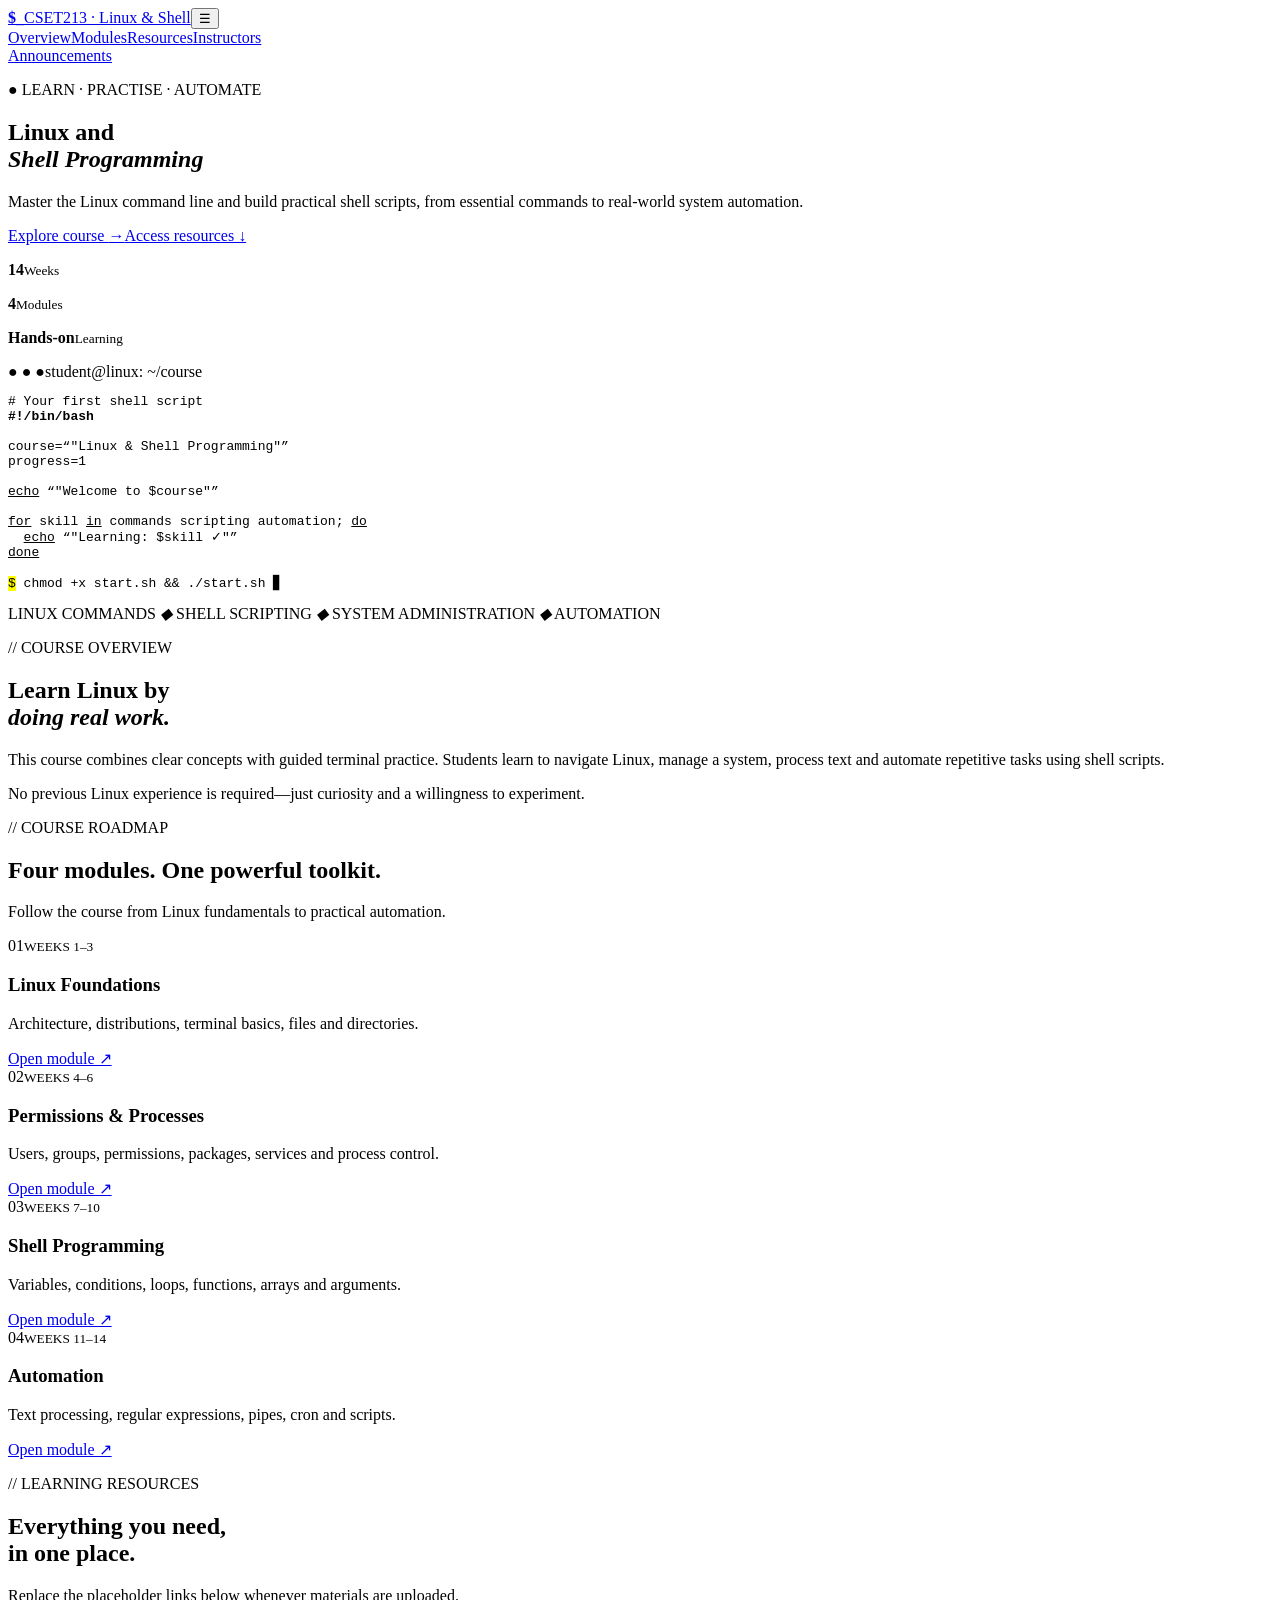
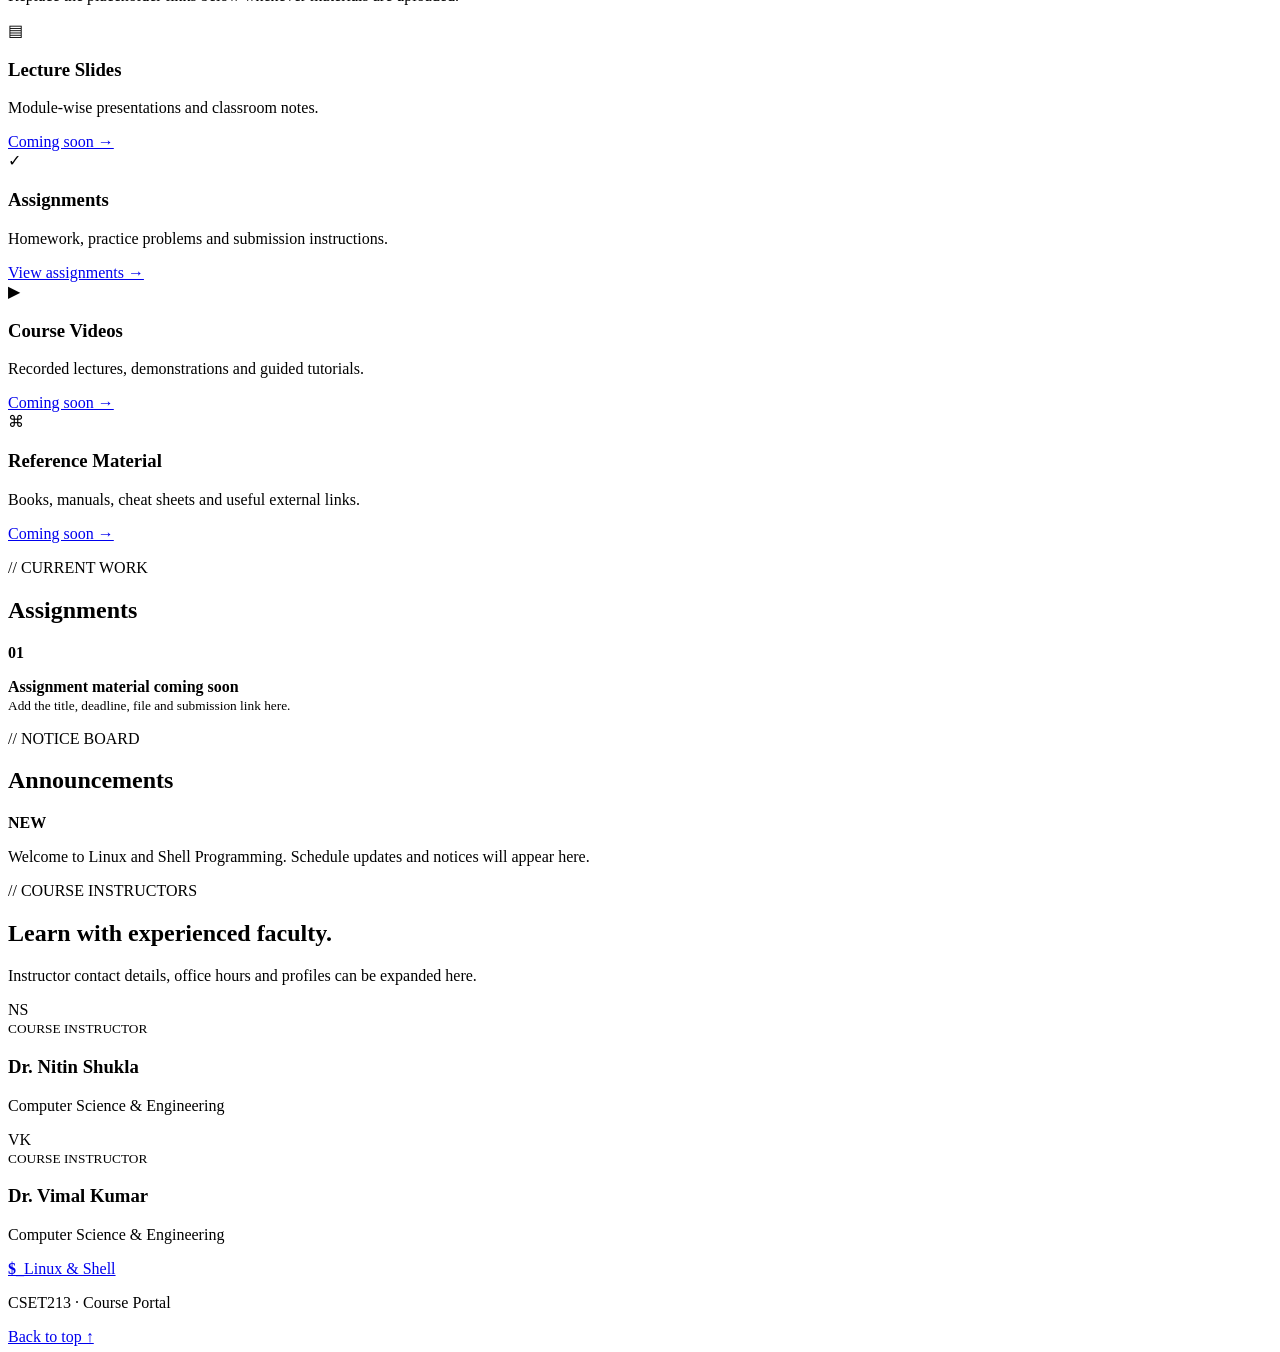
==== index.html @ 5aa89e2d "Add index.html for course website" ====
<!doctype html>
<html lang="en"><head><meta charset="utf-8"><meta name="viewport" content="width=device-width,initial-scale=1">
<title>Linux and Shell Programming | CSET213</title><meta name="description" content="CSET213 Linux and Shell Programming course portal">
<link rel="stylesheet" href="styles.css"></head><body>
<header><a class="brand" href="#top"><b>$_</b><span>CSET213 · Linux & Shell</span></a><button aria-label="Open menu" onclick="document.querySelector('nav').classList.toggle('open')">☰</button><nav><a href="#overview">Overview</a><a href="#modules">Modules</a><a href="#resources">Resources</a><a href="#instructors">Instructors</a></nav><a class="outline" href="#announcements">Announcements</a></header>
<main>
<section class="hero" id="top"><div><p class="kicker">● LEARN · PRACTISE · AUTOMATE</p><h1>Linux and<br><em>Shell Programming</em></h1><p class="lead">Master the Linux command line and build practical shell scripts, from essential commands to real-world system automation.</p><div class="actions"><a href="#modules">Explore course <span>→</span></a><a href="#resources">Access resources ↓</a></div><div class="facts"><p><strong>14</strong><small>Weeks</small></p><p><strong>4</strong><small>Modules</small></p><p><strong>Hands-on</strong><small>Learning</small></p></div></div>
<div class="terminal"><div class="terminal-bar"><i>● ● ●</i><span>student@linux: ~/course</span></div><pre><span># Your first shell script</span>
<b>#!/bin/bash</b>

course=<q>"Linux & Shell Programming"</q>
progress=1

<u>echo</u> <q>"Welcome to $course"</q>

<u>for</u> skill <u>in</u> commands scripting automation; <u>do</u>
  <u>echo</u> <q>"Learning: $skill ✓"</q>
<u>done</u>

<mark>$</mark> chmod +x start.sh && ./start.sh ▋</pre></div></section>
<div class="ticker">LINUX COMMANDS <i>◆</i> SHELL SCRIPTING <i>◆</i> SYSTEM ADMINISTRATION <i>◆</i> AUTOMATION</div>
<section class="intro section" id="overview"><div><p class="kicker">// COURSE OVERVIEW</p><h2>Learn Linux by<br><em>doing real work.</em></h2></div><div><p>This course combines clear concepts with guided terminal practice. Students learn to navigate Linux, manage a system, process text and automate repetitive tasks using shell scripts.</p><p>No previous Linux experience is required—just curiosity and a willingness to experiment.</p></div></section>
<section class="modules section" id="modules"><div class="title"><div><p class="kicker">// COURSE ROADMAP</p><h2>Four modules. One powerful toolkit.</h2></div><p>Follow the course from Linux fundamentals to practical automation.</p></div><div class="grid">
<article><span>01</span><small>WEEKS 1–3</small><h3>Linux Foundations</h3><p>Architecture, distributions, terminal basics, files and directories.</p><a href="#resources">Open module ↗</a></article>
<article><span>02</span><small>WEEKS 4–6</small><h3>Permissions & Processes</h3><p>Users, groups, permissions, packages, services and process control.</p><a href="#resources">Open module ↗</a></article>
<article><span>03</span><small>WEEKS 7–10</small><h3>Shell Programming</h3><p>Variables, conditions, loops, functions, arrays and arguments.</p><a href="#resources">Open module ↗</a></article>
<article><span>04</span><small>WEEKS 11–14</small><h3>Automation</h3><p>Text processing, regular expressions, pipes, cron and scripts.</p><a href="#resources">Open module ↗</a></article></div></section>
<section class="resources section" id="resources"><div class="title"><div><p class="kicker">// LEARNING RESOURCES</p><h2>Everything you need,<br>in one place.</h2></div><p>Replace the placeholder links below whenever materials are uploaded.</p></div><div class="grid">
<article><span>▤</span><h3>Lecture Slides</h3><p>Module-wise presentations and classroom notes.</p><a href="#" aria-label="Lecture slides coming soon">Coming soon →</a></article>
<article><span>✓</span><h3>Assignments</h3><p>Homework, practice problems and submission instructions.</p><a href="#assignments">View assignments →</a></article>
<article><span>▶</span><h3>Course Videos</h3><p>Recorded lectures, demonstrations and guided tutorials.</p><a href="#" aria-label="Course videos coming soon">Coming soon →</a></article>
<article><span>⌘</span><h3>Reference Material</h3><p>Books, manuals, cheat sheets and useful external links.</p><a href="#" aria-label="References coming soon">Coming soon →</a></article></div></section>
<section class="updates section"><article id="assignments"><p class="kicker">// CURRENT WORK</p><h2>Assignments</h2><div class="row"><b>01</b><p><strong>Assignment material coming soon</strong><br><small>Add the title, deadline, file and submission link here.</small></p></div></article><article id="announcements"><p class="kicker">// NOTICE BOARD</p><h2>Announcements</h2><div class="row"><b>NEW</b><p>Welcome to Linux and Shell Programming. Schedule updates and notices will appear here.</p></div></article></section>
<section class="instructors section" id="instructors"><div><p class="kicker">// COURSE INSTRUCTORS</p><h2>Learn with experienced faculty.</h2><p>Instructor contact details, office hours and profiles can be expanded here.</p></div><div class="profiles"><article class="profile"><div>NS</div><section><small>COURSE INSTRUCTOR</small><h3>Dr. Nitin Shukla</h3><p>Computer Science & Engineering</p></section></article><article class="profile"><div>VK</div><section><small>COURSE INSTRUCTOR</small><h3>Dr. Vimal Kumar</h3><p>Computer Science & Engineering</p></section></article></div></section>
</main><footer><a class="brand" href="#top"><b>$_</b><span>Linux & Shell</span></a><p>CSET213 · Course Portal</p><a href="#top">Back to top ↑</a></footer>
<script>document.querySelectorAll('nav a').forEach(a=>a.onclick=()=>document.querySelector('nav').classList.remove('open'));</script></body></html>
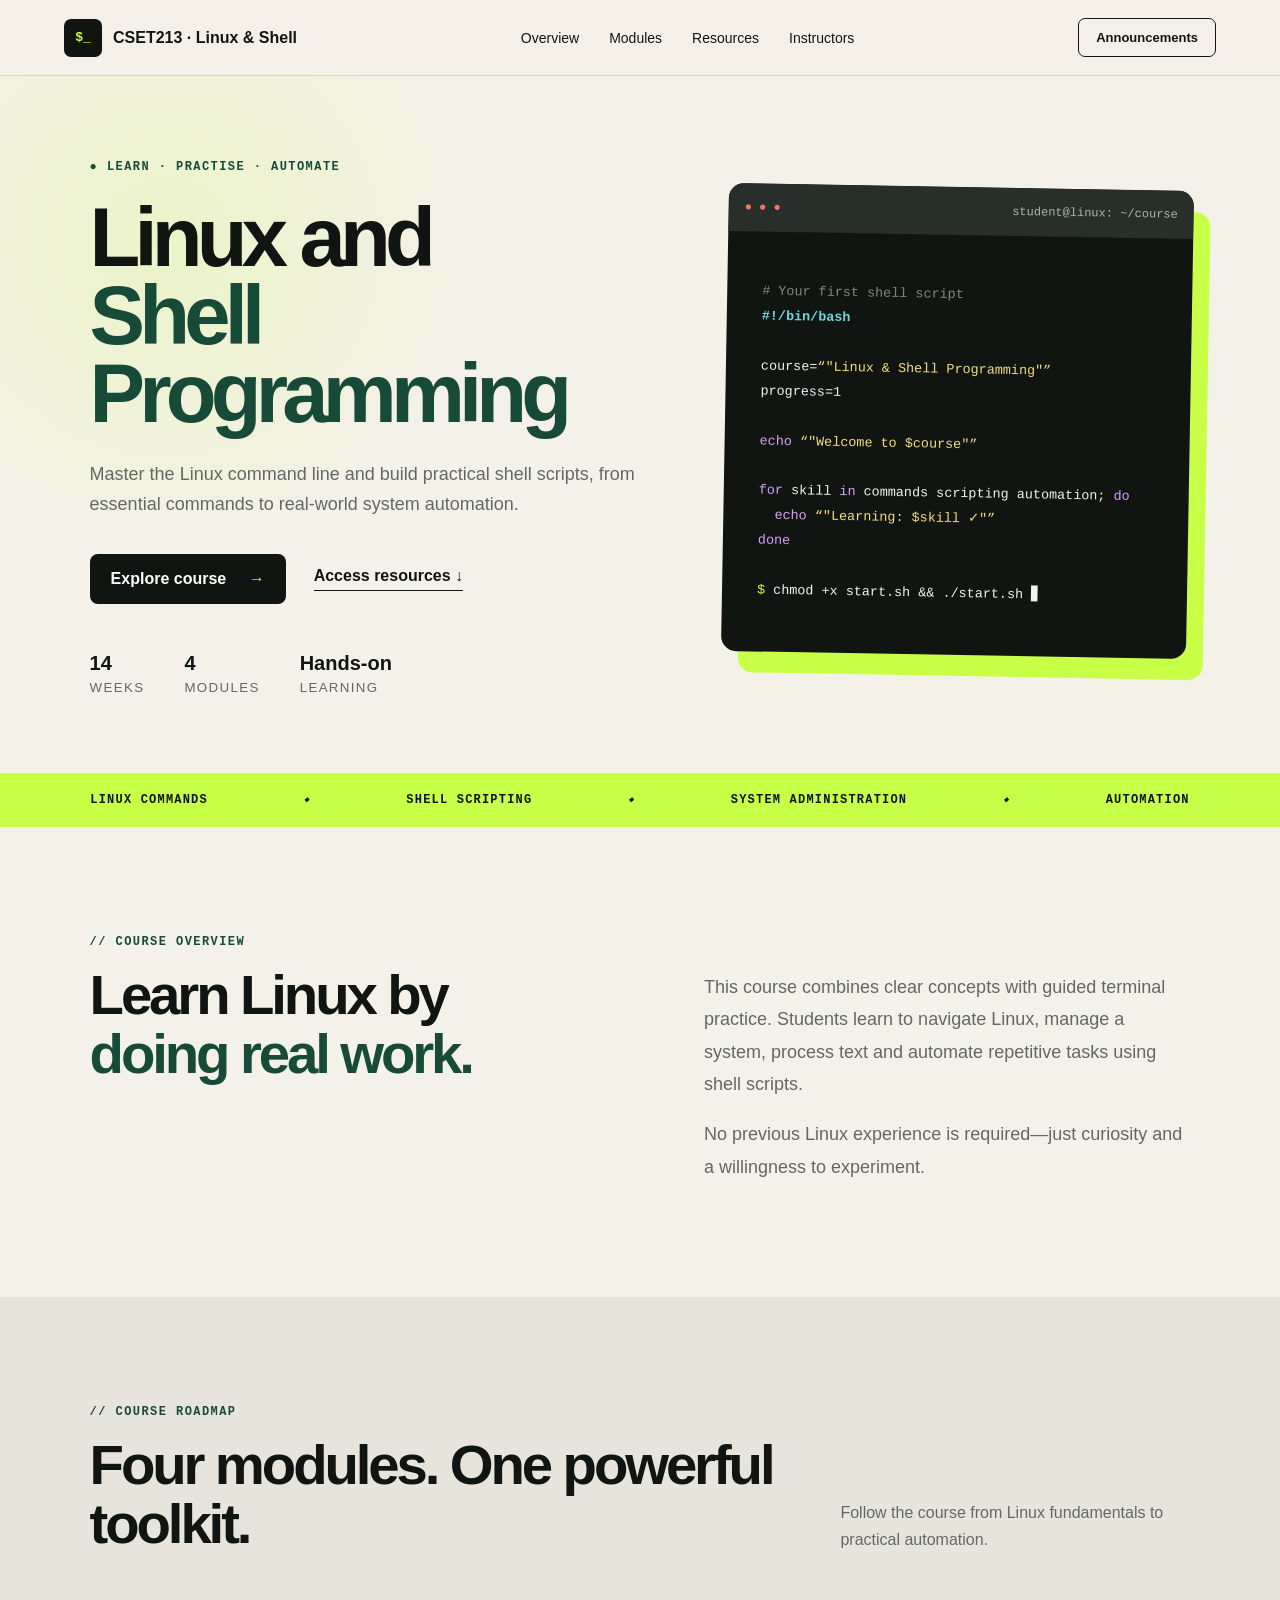
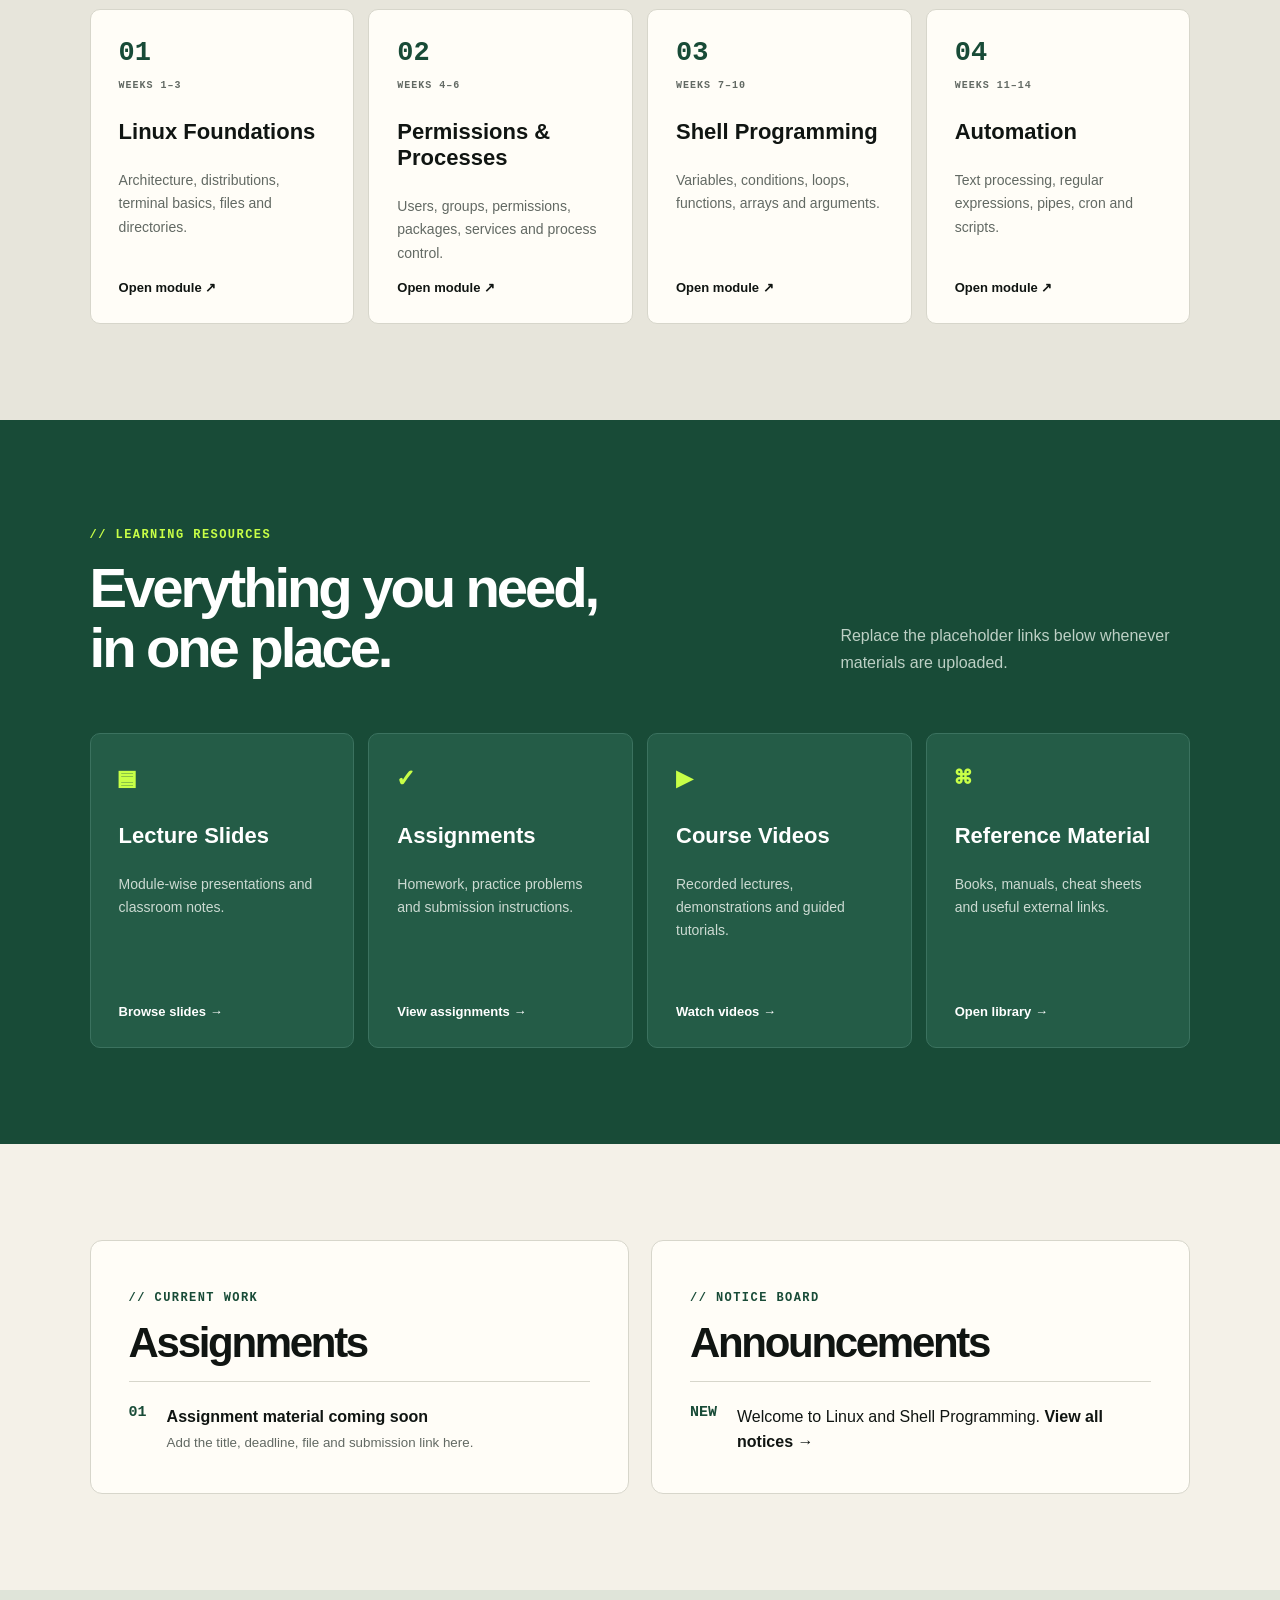
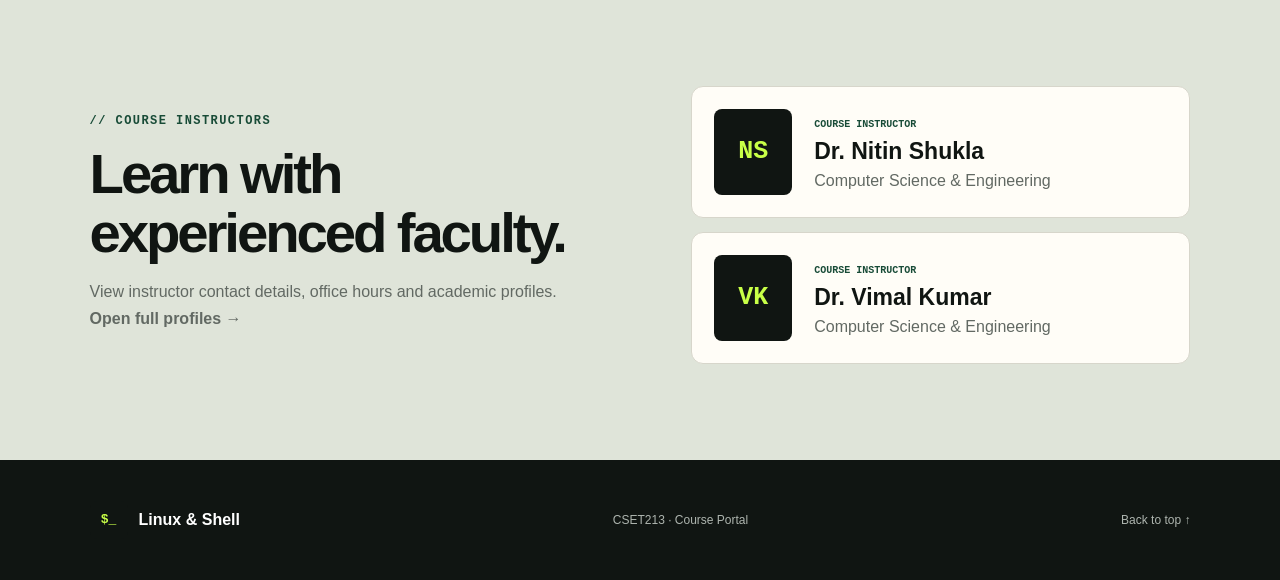
==== commit ce2f1485: "Link homepage to resource directories" ====
--- a/index.html
+++ b/index.html
@@ -2,7 +2,7 @@
 <html lang="en"><head><meta charset="utf-8"><meta name="viewport" content="width=device-width,initial-scale=1">
 <title>Linux and Shell Programming | CSET213</title><meta name="description" content="CSET213 Linux and Shell Programming course portal">
 <link rel="stylesheet" href="styles.css"></head><body>
-<header><a class="brand" href="#top"><b>$_</b><span>CSET213 · Linux & Shell</span></a><button aria-label="Open menu" onclick="document.querySelector('nav').classList.toggle('open')">☰</button><nav><a href="#overview">Overview</a><a href="#modules">Modules</a><a href="#resources">Resources</a><a href="#instructors">Instructors</a></nav><a class="outline" href="#announcements">Announcements</a></header>
+<header><a class="brand" href="#top"><b>$_</b><span>CSET213 · Linux & Shell</span></a><button aria-label="Open menu" onclick="document.querySelector('nav').classList.toggle('open')">☰</button><nav><a href="#overview">Overview</a><a href="#modules">Modules</a><a href="#resources">Resources</a><a href="#instructors">Instructors</a></nav><a class="outline" href="announcements/">Announcements</a></header>
 <main>
 <section class="hero" id="top"><div><p class="kicker">● LEARN · PRACTISE · AUTOMATE</p><h1>Linux and<br><em>Shell Programming</em></h1><p class="lead">Master the Linux command line and build practical shell scripts, from essential commands to real-world system automation.</p><div class="actions"><a href="#modules">Explore course <span>→</span></a><a href="#resources">Access resources ↓</a></div><div class="facts"><p><strong>14</strong><small>Weeks</small></p><p><strong>4</strong><small>Modules</small></p><p><strong>Hands-on</strong><small>Learning</small></p></div></div>
 <div class="terminal"><div class="terminal-bar"><i>● ● ●</i><span>student@linux: ~/course</span></div><pre><span># Your first shell script</span>
@@ -26,11 +26,11 @@
 <article><span>03</span><small>WEEKS 7–10</small><h3>Shell Programming</h3><p>Variables, conditions, loops, functions, arrays and arguments.</p><a href="#resources">Open module ↗</a></article>
 <article><span>04</span><small>WEEKS 11–14</small><h3>Automation</h3><p>Text processing, regular expressions, pipes, cron and scripts.</p><a href="#resources">Open module ↗</a></article></div></section>
 <section class="resources section" id="resources"><div class="title"><div><p class="kicker">// LEARNING RESOURCES</p><h2>Everything you need,<br>in one place.</h2></div><p>Replace the placeholder links below whenever materials are uploaded.</p></div><div class="grid">
-<article><span>▤</span><h3>Lecture Slides</h3><p>Module-wise presentations and classroom notes.</p><a href="#" aria-label="Lecture slides coming soon">Coming soon →</a></article>
-<article><span>✓</span><h3>Assignments</h3><p>Homework, practice problems and submission instructions.</p><a href="#assignments">View assignments →</a></article>
-<article><span>▶</span><h3>Course Videos</h3><p>Recorded lectures, demonstrations and guided tutorials.</p><a href="#" aria-label="Course videos coming soon">Coming soon →</a></article>
-<article><span>⌘</span><h3>Reference Material</h3><p>Books, manuals, cheat sheets and useful external links.</p><a href="#" aria-label="References coming soon">Coming soon →</a></article></div></section>
-<section class="updates section"><article id="assignments"><p class="kicker">// CURRENT WORK</p><h2>Assignments</h2><div class="row"><b>01</b><p><strong>Assignment material coming soon</strong><br><small>Add the title, deadline, file and submission link here.</small></p></div></article><article id="announcements"><p class="kicker">// NOTICE BOARD</p><h2>Announcements</h2><div class="row"><b>NEW</b><p>Welcome to Linux and Shell Programming. Schedule updates and notices will appear here.</p></div></article></section>
-<section class="instructors section" id="instructors"><div><p class="kicker">// COURSE INSTRUCTORS</p><h2>Learn with experienced faculty.</h2><p>Instructor contact details, office hours and profiles can be expanded here.</p></div><div class="profiles"><article class="profile"><div>NS</div><section><small>COURSE INSTRUCTOR</small><h3>Dr. Nitin Shukla</h3><p>Computer Science & Engineering</p></section></article><article class="profile"><div>VK</div><section><small>COURSE INSTRUCTOR</small><h3>Dr. Vimal Kumar</h3><p>Computer Science & Engineering</p></section></article></div></section>
+<article><span>▤</span><h3>Lecture Slides</h3><p>Module-wise presentations and classroom notes.</p><a href="slides/">Browse slides →</a></article>
+<article><span>✓</span><h3>Assignments</h3><p>Homework, practice problems and submission instructions.</p><a href="assignments/">View assignments →</a></article>
+<article><span>▶</span><h3>Course Videos</h3><p>Recorded lectures, demonstrations and guided tutorials.</p><a href="videos/">Watch videos →</a></article>
+<article><span>⌘</span><h3>Reference Material</h3><p>Books, manuals, cheat sheets and useful external links.</p><a href="references/">Open library →</a></article></div></section>
+<section class="updates section"><article id="assignments"><p class="kicker">// CURRENT WORK</p><h2>Assignments</h2><div class="row"><b>01</b><p><strong>Assignment material coming soon</strong><br><small>Add the title, deadline, file and submission link here.</small></p></div></article><article id="announcements"><p class="kicker">// NOTICE BOARD</p><h2>Announcements</h2><div class="row"><b>NEW</b><p>Welcome to Linux and Shell Programming. <a href="announcements/"><strong>View all notices →</strong></a></p></div></article></section>
+<section class="instructors section" id="instructors"><div><p class="kicker">// COURSE INSTRUCTORS</p><h2>Learn with experienced faculty.</h2><p>View instructor contact details, office hours and academic profiles. <a href="instructors/"><strong>Open full profiles →</strong></a></p></div><div class="profiles"><article class="profile"><div>NS</div><section><small>COURSE INSTRUCTOR</small><h3>Dr. Nitin Shukla</h3><p>Computer Science & Engineering</p></section></article><article class="profile"><div>VK</div><section><small>COURSE INSTRUCTOR</small><h3>Dr. Vimal Kumar</h3><p>Computer Science & Engineering</p></section></article></div></section>
 </main><footer><a class="brand" href="#top"><b>$_</b><span>Linux & Shell</span></a><p>CSET213 · Course Portal</p><a href="#top">Back to top ↑</a></footer>
 <script>document.querySelectorAll('nav a').forEach(a=>a.onclick=()=>document.querySelector('nav').classList.remove('open'));</script></body></html>
--- a/styles.css
+++ b/styles.css
@@ -0,0 +1,2 @@
+:root{--ink:#101512;--muted:#626963;--paper:#f4f1e8;--card:#fffdf7;--lime:#c8ff47;--green:#184b37;--line:#d7d6cb}*{box-sizing:border-box}html{scroll-behavior:smooth}body{margin:0;background:var(--paper);color:var(--ink);font-family:Arial,sans-serif}a{color:inherit;text-decoration:none}header{height:76px;padding:0 5vw;display:flex;align-items:center;justify-content:space-between;border-bottom:1px solid var(--line);background:#f4f1e8ee;position:sticky;top:0;z-index:5;backdrop-filter:blur(10px)}header button{display:none}.brand{display:flex;align-items:center;gap:11px;font-weight:800}.brand b{display:grid;place-items:center;width:38px;height:38px;background:var(--ink);color:var(--lime);border-radius:7px;font-family:monospace}nav{display:flex;gap:30px;font-size:14px}.outline{border:1px solid;padding:11px 17px;border-radius:7px;font-size:13px;font-weight:bold}.hero{min-height:650px;display:grid;grid-template-columns:1.08fr .92fr;align-items:center;gap:7vw;padding:72px 7vw 78px;background:radial-gradient(circle at 13% 24%,#c8ff4733,transparent 25%)}.kicker{font:700 12px monospace;letter-spacing:.12em;color:var(--green)}h1{font-size:clamp(52px,6.5vw,94px);line-height:.94;letter-spacing:-.07em;margin:25px 0}h1 em,h2 em{font-style:normal;color:var(--green)}.lead{max-width:650px;color:var(--muted);font-size:18px;line-height:1.7}.actions{display:flex;gap:28px;align-items:center;margin:34px 0}.actions a:first-child{background:var(--ink);color:white;padding:16px 21px;border-radius:8px;font-weight:bold}.actions span{color:var(--lime);margin-left:18px}.actions a:last-child{font-weight:bold;border-bottom:1px solid;padding-bottom:5px}.facts{display:flex;gap:40px;margin-top:48px}.facts p{display:flex;flex-direction:column;margin:0}.facts strong{font-size:20px}.facts small{color:var(--muted);text-transform:uppercase;letter-spacing:.1em;margin-top:5px}.terminal{background:var(--ink);color:#edf5ef;border-radius:15px;box-shadow:17px 21px 0 var(--lime);overflow:hidden;transform:rotate(1deg)}.terminal-bar{height:48px;background:#282e2a;display:flex;align-items:center;justify-content:space-between;padding:0 16px;color:#aeb5af;font:12px monospace}.terminal-bar i{color:#ff736a}.terminal pre{padding:35px;font:clamp(12px,1.05vw,15px)/1.85 monospace;min-height:360px;overflow:auto}.terminal pre span{color:#7d8980}.terminal pre b{color:#6bd8dd}.terminal pre q{color:#f4dc7f}.terminal pre u{color:#d6a1ff;text-decoration:none}.terminal pre mark{color:var(--lime);background:none}.ticker{min-height:54px;background:var(--lime);display:flex;align-items:center;justify-content:space-around;gap:18px;padding:10px 4vw;font:800 12px monospace;letter-spacing:.1em}.ticker i{font-size:8px}.section{padding:96px 7vw}.intro{display:grid;grid-template-columns:1fr 1fr;gap:10vw}.section h2{font-size:clamp(38px,4.4vw,65px);line-height:1.05;letter-spacing:-.055em;margin:16px 0}.intro>div:last-child{font-size:18px;line-height:1.8;color:var(--muted);padding-top:30px}.title{display:flex;justify-content:space-between;align-items:flex-end;gap:50px;margin-bottom:40px}.title>p{max-width:350px;color:var(--muted);line-height:1.7}.modules{background:#e7e5db}.grid{display:grid;grid-template-columns:repeat(4,1fr);gap:14px}.grid article{background:var(--card);padding:28px;border:1px solid var(--line);border-radius:10px;min-height:315px;display:flex;flex-direction:column;transition:.2s}.grid article:hover{transform:translateY(-5px)}.grid article>span{font:700 27px monospace;color:var(--green)}.grid article>small{font:700 10px monospace;color:var(--muted);margin-top:12px;letter-spacing:.1em}.grid h3{font-size:22px;margin:28px 0 10px}.grid p{font-size:14px;line-height:1.65;color:var(--muted)}.grid a{margin-top:auto;font-size:13px;font-weight:bold}.resources{background:var(--green);color:white}.resources .kicker{color:var(--lime)}.resources .title>p{color:#bdd0c5}.resources .grid article{background:#245c47;border-color:#3b725f}.resources .grid article>span{color:var(--lime)}.resources .grid p{color:#ccdad2}.updates{display:grid;grid-template-columns:1fr 1fr;gap:22px}.updates>article{background:var(--card);border:1px solid var(--line);border-radius:12px;padding:38px}.updates h2{font-size:42px}.row{display:flex;gap:20px;border-top:1px solid var(--line);padding-top:22px}.row>b{font:700 15px monospace;color:var(--green)}.row p{margin:0;line-height:1.6}.row small{color:var(--muted)}.instructors{background:#dfe4d9;display:grid;grid-template-columns:1fr 1fr;gap:8vw;align-items:center}.instructors>div>p:last-child{color:var(--muted);line-height:1.7}.profiles{display:grid;gap:14px}.profile{display:flex;gap:22px;align-items:center;background:var(--card);border:1px solid var(--line);padding:22px;border-radius:12px}.profile>div{width:78px;height:86px;display:grid;place-items:center;background:var(--ink);color:var(--lime);border-radius:8px;font:bold 25px monospace}.profile small{font:700 10px monospace;color:var(--green)}.profile h3{font-size:23px;margin:7px 0}.profile p{color:var(--muted);margin:0}footer{min-height:120px;background:var(--ink);color:white;padding:30px 7vw;display:flex;align-items:center;justify-content:space-between}footer p,footer>a:last-child{font-size:12px;color:#aeb5af}
+@media(max-width:950px){nav{display:none}.hero{grid-template-columns:1fr}.grid{grid-template-columns:repeat(2,1fr)}.intro,.instructors{grid-template-columns:1fr}.title{align-items:flex-start;flex-direction:column;gap:2px}}@media(max-width:620px){header{padding:0 20px}header button{display:block;border:0;background:none;font-size:24px}.outline{display:none}nav.open{display:flex;position:absolute;top:76px;left:0;right:0;flex-direction:column;background:var(--paper);padding:22px;border-bottom:1px solid var(--line)}.hero,.section{padding-left:22px;padding-right:22px}.terminal{box-shadow:9px 11px 0 var(--lime)}.terminal pre{padding:21px;min-height:300px}.facts{gap:24px;flex-wrap:wrap}.grid,.updates{grid-template-columns:1fr}.grid article{min-height:250px}.section{padding-top:70px;padding-bottom:70px}footer{flex-direction:column;gap:18px;text-align:center}}
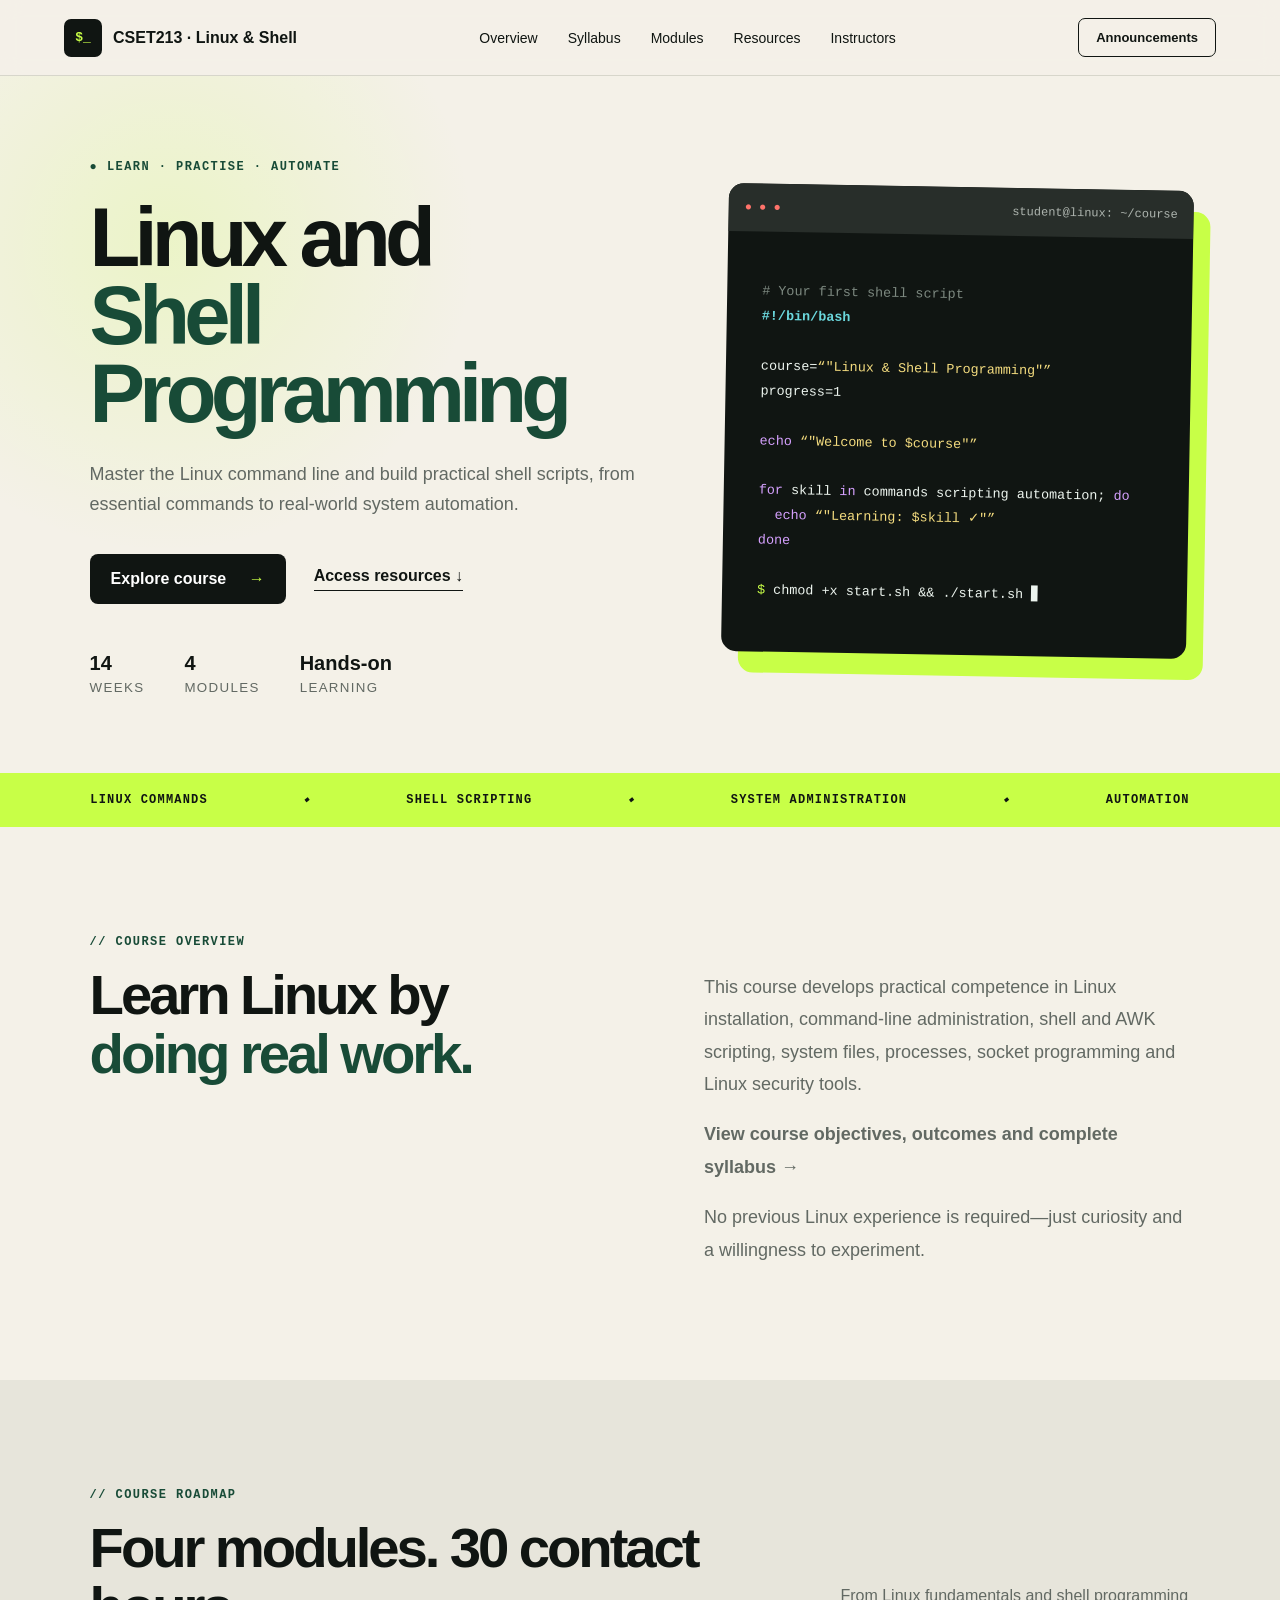
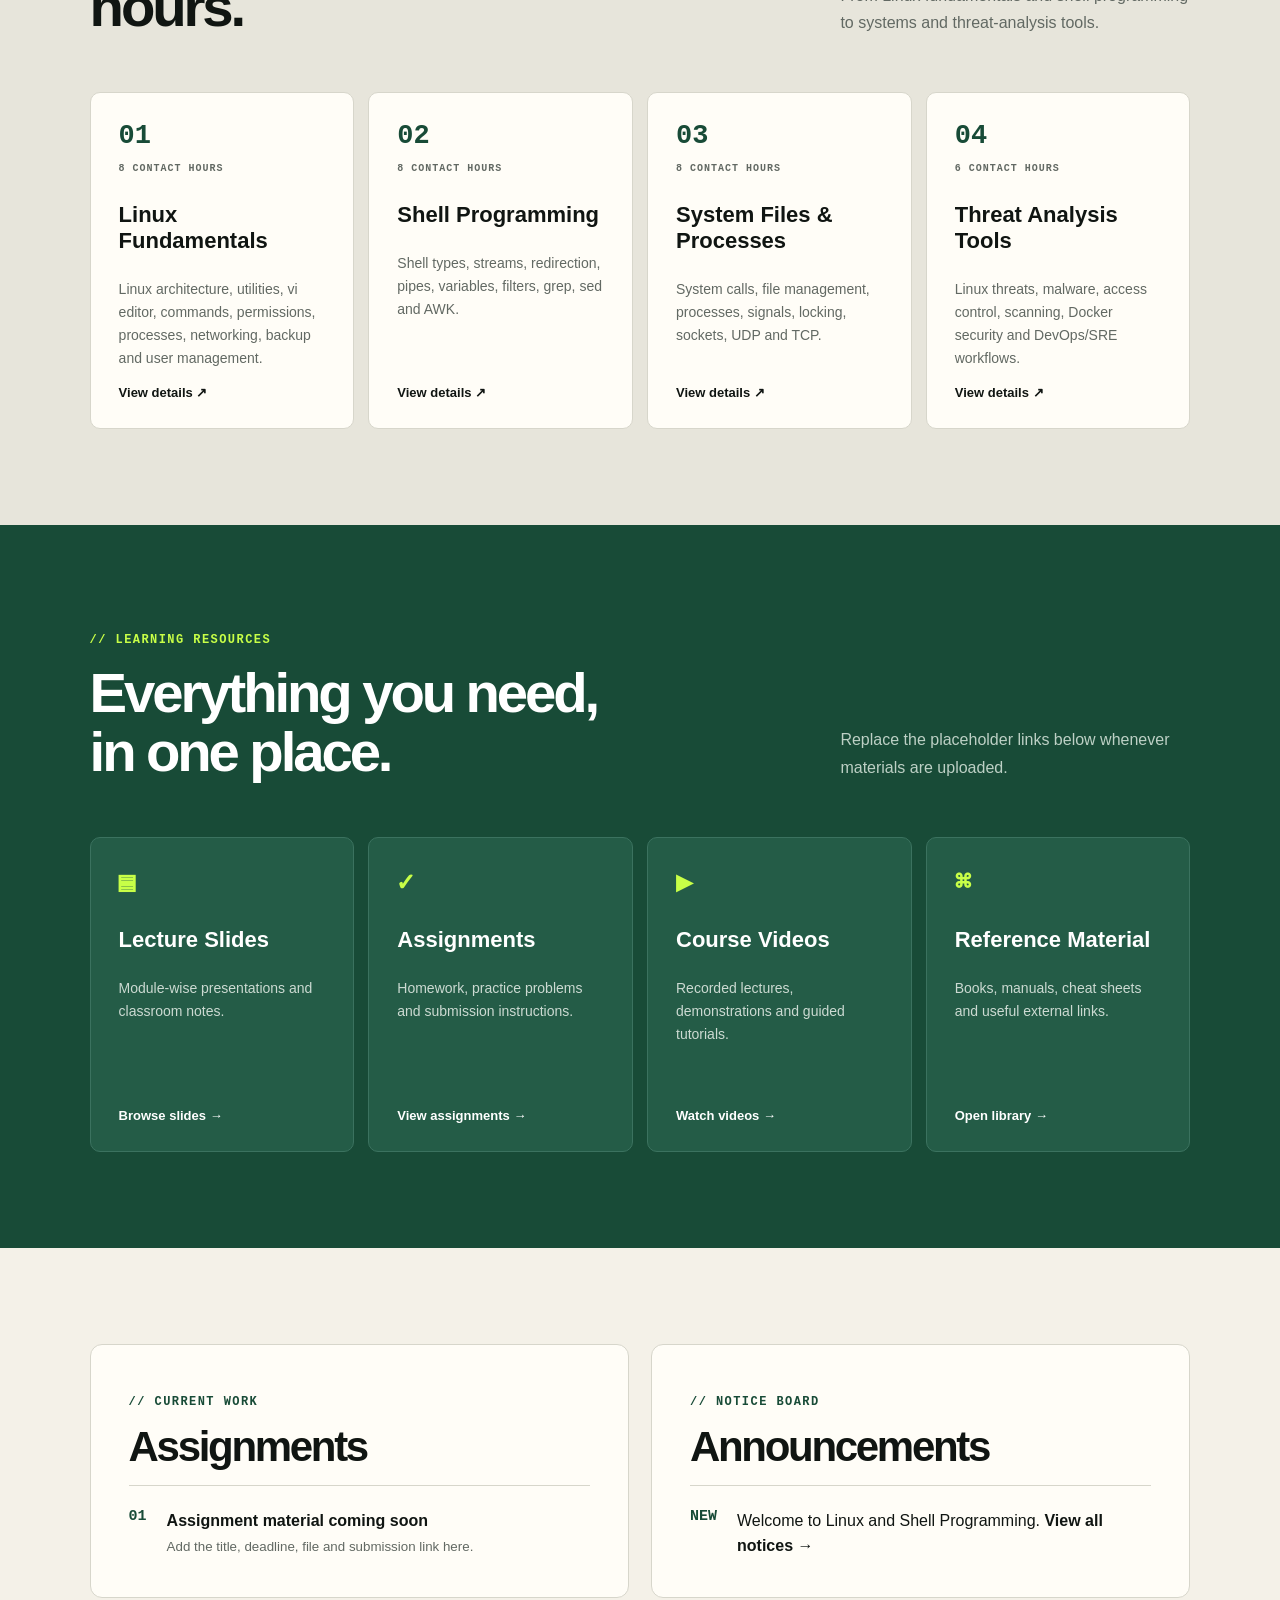
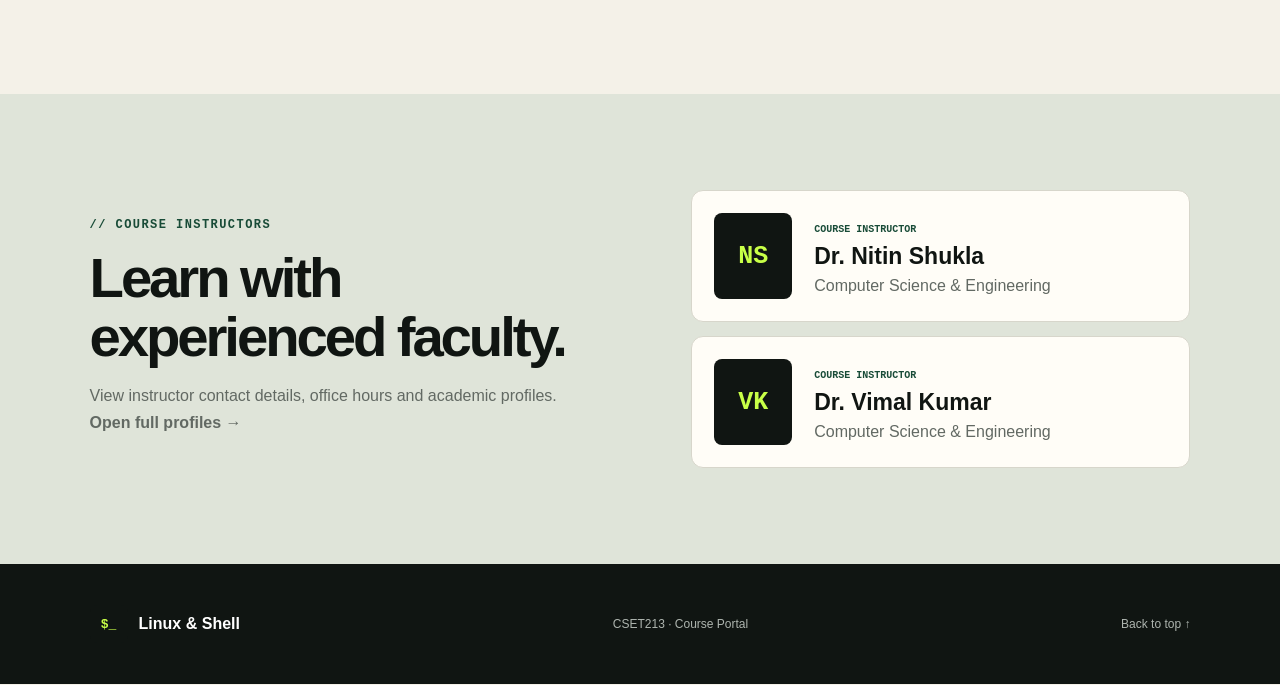
==== commit 36931d34: "Update homepage with official course contents" ====
--- a/index.html
+++ b/index.html
@@ -2,7 +2,7 @@
 <html lang="en"><head><meta charset="utf-8"><meta name="viewport" content="width=device-width,initial-scale=1">
 <title>Linux and Shell Programming | CSET213</title><meta name="description" content="CSET213 Linux and Shell Programming course portal">
 <link rel="stylesheet" href="styles.css"></head><body>
-<header><a class="brand" href="#top"><b>$_</b><span>CSET213 · Linux & Shell</span></a><button aria-label="Open menu" onclick="document.querySelector('nav').classList.toggle('open')">☰</button><nav><a href="#overview">Overview</a><a href="#modules">Modules</a><a href="#resources">Resources</a><a href="#instructors">Instructors</a></nav><a class="outline" href="announcements/">Announcements</a></header>
+<header><a class="brand" href="#top"><b>$_</b><span>CSET213 · Linux & Shell</span></a><button aria-label="Open menu" onclick="document.querySelector('nav').classList.toggle('open')">☰</button><nav><a href="#overview">Overview</a><a href="syllabus/">Syllabus</a><a href="#modules">Modules</a><a href="#resources">Resources</a><a href="#instructors">Instructors</a></nav><a class="outline" href="announcements/">Announcements</a></header>
 <main>
 <section class="hero" id="top"><div><p class="kicker">● LEARN · PRACTISE · AUTOMATE</p><h1>Linux and<br><em>Shell Programming</em></h1><p class="lead">Master the Linux command line and build practical shell scripts, from essential commands to real-world system automation.</p><div class="actions"><a href="#modules">Explore course <span>→</span></a><a href="#resources">Access resources ↓</a></div><div class="facts"><p><strong>14</strong><small>Weeks</small></p><p><strong>4</strong><small>Modules</small></p><p><strong>Hands-on</strong><small>Learning</small></p></div></div>
 <div class="terminal"><div class="terminal-bar"><i>● ● ●</i><span>student@linux: ~/course</span></div><pre><span># Your first shell script</span>
@@ -19,12 +19,12 @@
 
 <mark>$</mark> chmod +x start.sh && ./start.sh ▋</pre></div></section>
 <div class="ticker">LINUX COMMANDS <i>◆</i> SHELL SCRIPTING <i>◆</i> SYSTEM ADMINISTRATION <i>◆</i> AUTOMATION</div>
-<section class="intro section" id="overview"><div><p class="kicker">// COURSE OVERVIEW</p><h2>Learn Linux by<br><em>doing real work.</em></h2></div><div><p>This course combines clear concepts with guided terminal practice. Students learn to navigate Linux, manage a system, process text and automate repetitive tasks using shell scripts.</p><p>No previous Linux experience is required—just curiosity and a willingness to experiment.</p></div></section>
-<section class="modules section" id="modules"><div class="title"><div><p class="kicker">// COURSE ROADMAP</p><h2>Four modules. One powerful toolkit.</h2></div><p>Follow the course from Linux fundamentals to practical automation.</p></div><div class="grid">
-<article><span>01</span><small>WEEKS 1–3</small><h3>Linux Foundations</h3><p>Architecture, distributions, terminal basics, files and directories.</p><a href="#resources">Open module ↗</a></article>
-<article><span>02</span><small>WEEKS 4–6</small><h3>Permissions & Processes</h3><p>Users, groups, permissions, packages, services and process control.</p><a href="#resources">Open module ↗</a></article>
-<article><span>03</span><small>WEEKS 7–10</small><h3>Shell Programming</h3><p>Variables, conditions, loops, functions, arrays and arguments.</p><a href="#resources">Open module ↗</a></article>
-<article><span>04</span><small>WEEKS 11–14</small><h3>Automation</h3><p>Text processing, regular expressions, pipes, cron and scripts.</p><a href="#resources">Open module ↗</a></article></div></section>
+<section class="intro section" id="overview"><div><p class="kicker">// COURSE OVERVIEW</p><h2>Learn Linux by<br><em>doing real work.</em></h2></div><div><p>This course develops practical competence in Linux installation, command-line administration, shell and AWK scripting, system files, processes, socket programming and Linux security tools.</p><p><a href="syllabus/"><strong>View course objectives, outcomes and complete syllabus →</strong></a></p><p>No previous Linux experience is required—just curiosity and a willingness to experiment.</p></div></section>
+<section class="modules section" id="modules"><div class="title"><div><p class="kicker">// COURSE ROADMAP</p><h2>Four modules. 30 contact hours.</h2></div><p>From Linux fundamentals and shell programming to systems and threat-analysis tools.</p></div><div class="grid">
+<article><span>01</span><small>8 CONTACT HOURS</small><h3>Linux Fundamentals</h3><p>Linux architecture, utilities, vi editor, commands, permissions, processes, networking, backup and user management.</p><a href="syllabus/#module-1">View details ↗</a></article>
+<article><span>02</span><small>8 CONTACT HOURS</small><h3>Shell Programming</h3><p>Shell types, streams, redirection, pipes, variables, filters, grep, sed and AWK.</p><a href="syllabus/#module-2">View details ↗</a></article>
+<article><span>03</span><small>8 CONTACT HOURS</small><h3>System Files & Processes</h3><p>System calls, file management, processes, signals, locking, sockets, UDP and TCP.</p><a href="syllabus/#module-3">View details ↗</a></article>
+<article><span>04</span><small>6 CONTACT HOURS</small><h3>Threat Analysis Tools</h3><p>Linux threats, malware, access control, scanning, Docker security and DevOps/SRE workflows.</p><a href="syllabus/#module-4">View details ↗</a></article></div></section>
 <section class="resources section" id="resources"><div class="title"><div><p class="kicker">// LEARNING RESOURCES</p><h2>Everything you need,<br>in one place.</h2></div><p>Replace the placeholder links below whenever materials are uploaded.</p></div><div class="grid">
 <article><span>▤</span><h3>Lecture Slides</h3><p>Module-wise presentations and classroom notes.</p><a href="slides/">Browse slides →</a></article>
 <article><span>✓</span><h3>Assignments</h3><p>Homework, practice problems and submission instructions.</p><a href="assignments/">View assignments →</a></article>
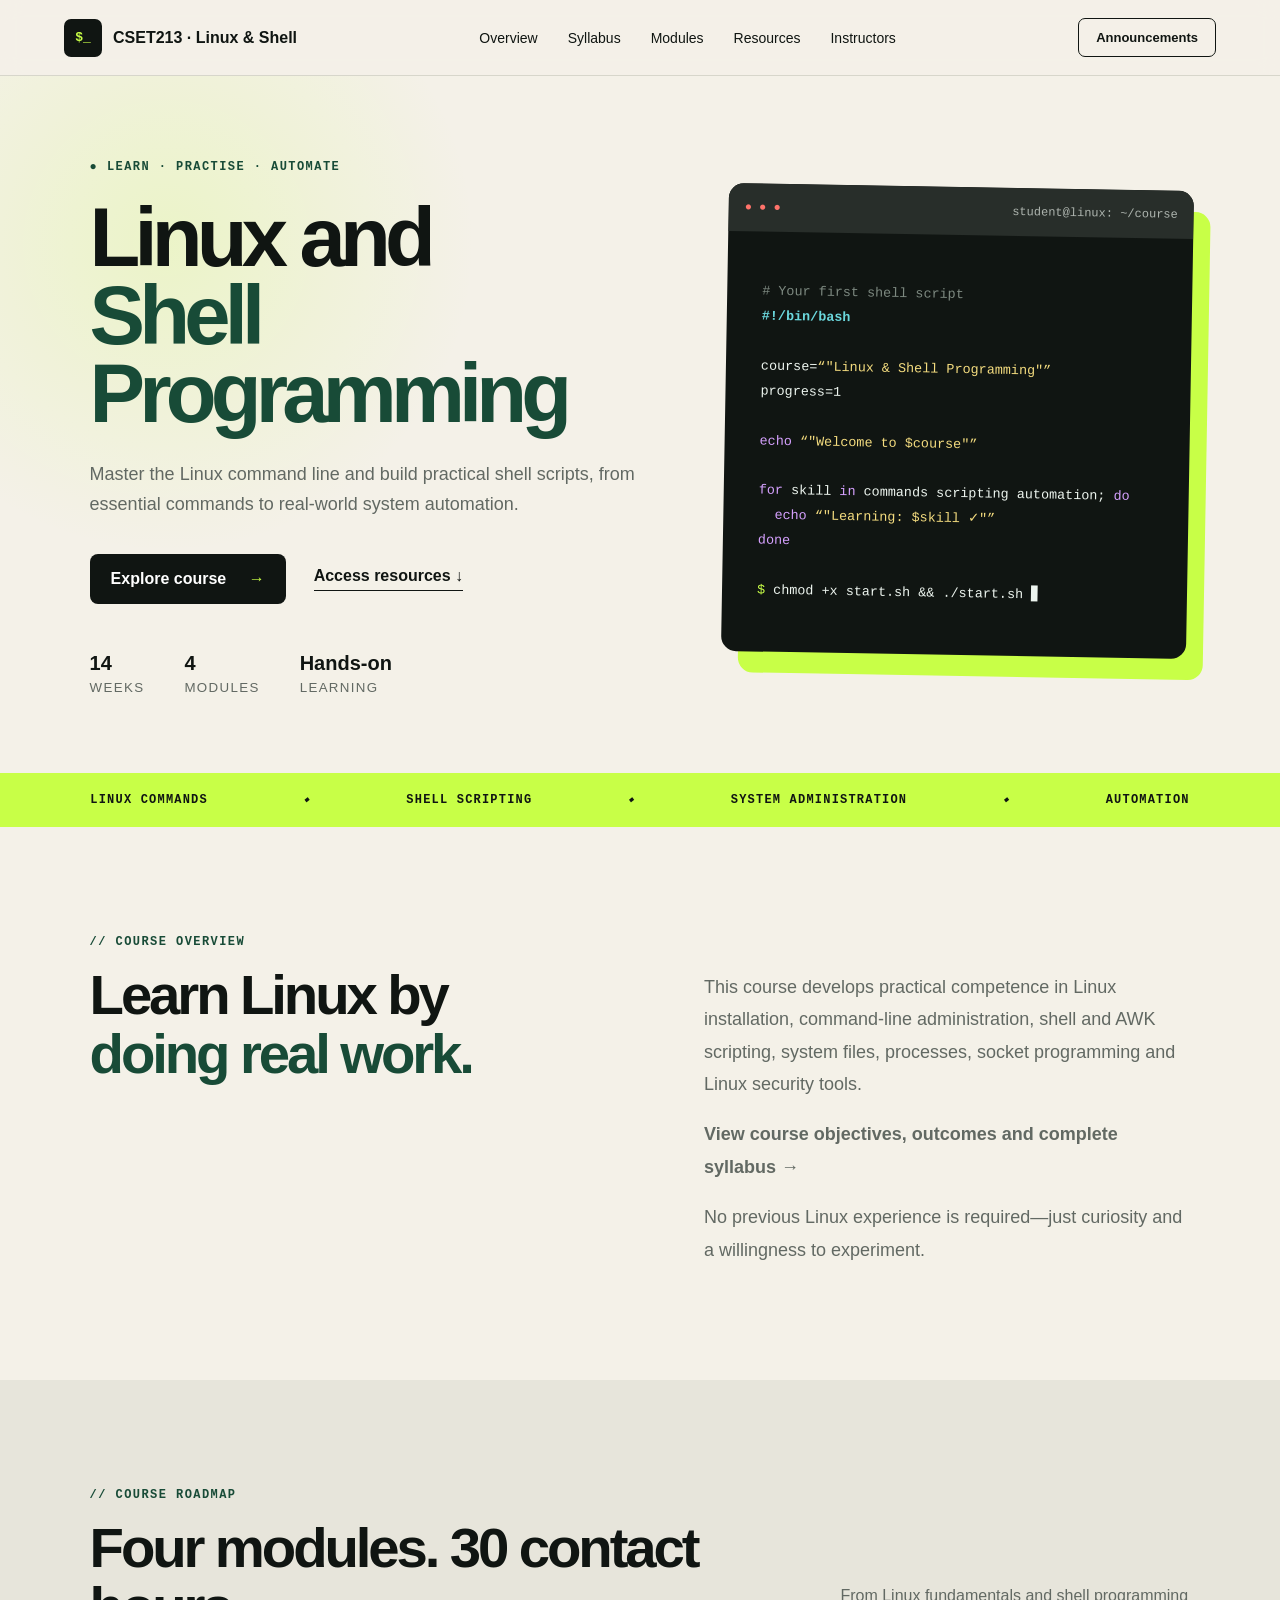
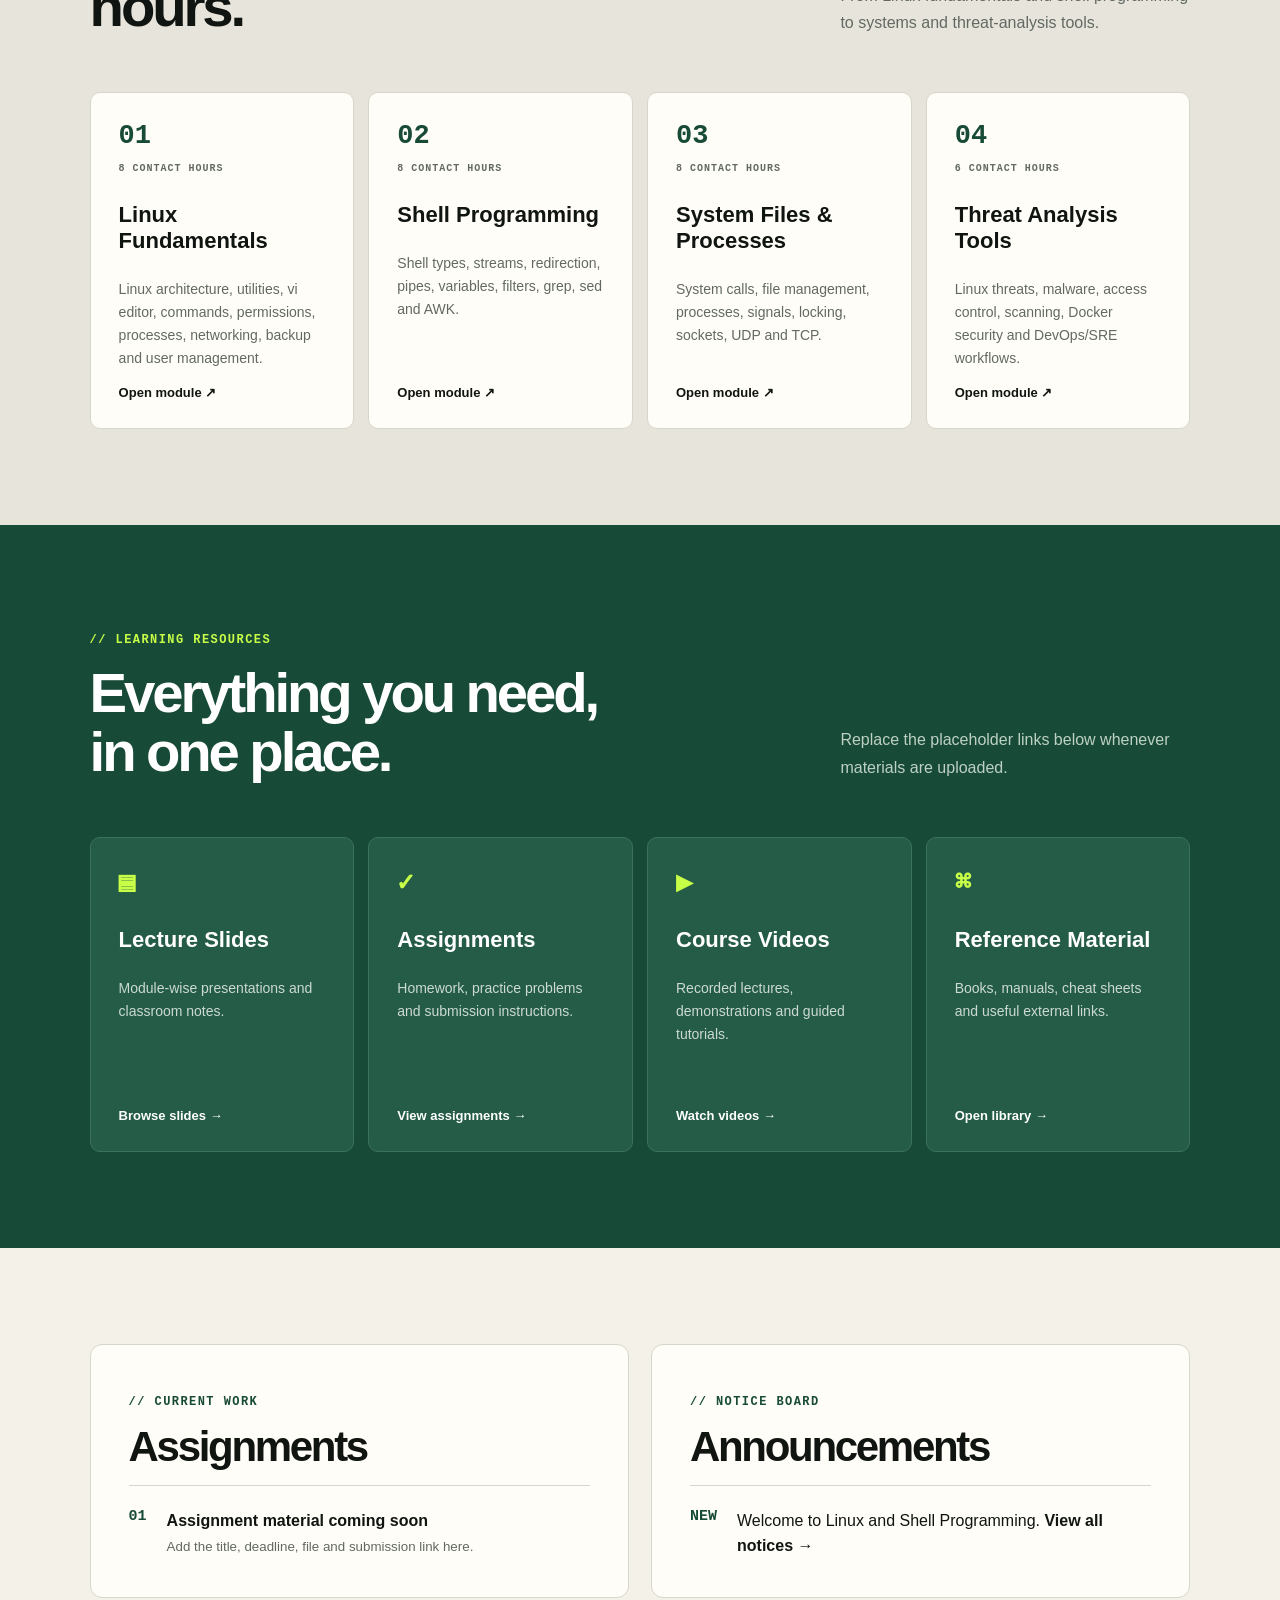
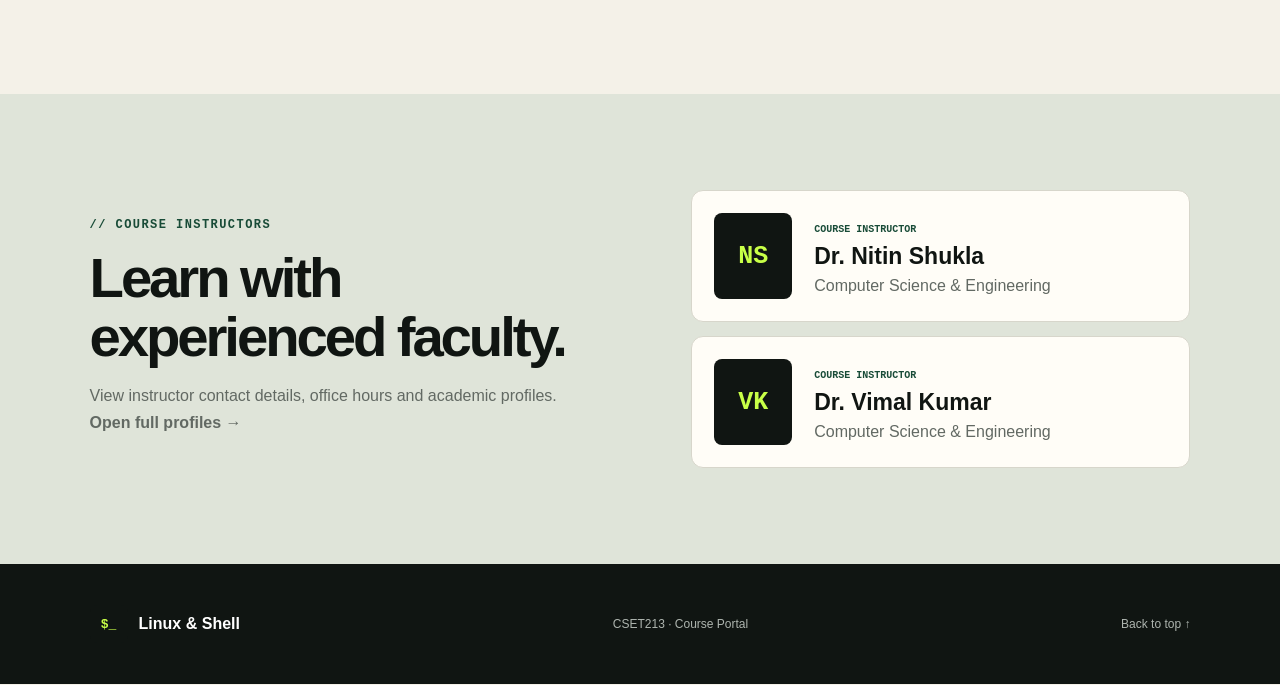
==== commit 4f62f7a0: "Link homepage to official module directories" ====
--- a/index.html
+++ b/index.html
@@ -21,10 +21,10 @@
 <div class="ticker">LINUX COMMANDS <i>◆</i> SHELL SCRIPTING <i>◆</i> SYSTEM ADMINISTRATION <i>◆</i> AUTOMATION</div>
 <section class="intro section" id="overview"><div><p class="kicker">// COURSE OVERVIEW</p><h2>Learn Linux by<br><em>doing real work.</em></h2></div><div><p>This course develops practical competence in Linux installation, command-line administration, shell and AWK scripting, system files, processes, socket programming and Linux security tools.</p><p><a href="syllabus/"><strong>View course objectives, outcomes and complete syllabus →</strong></a></p><p>No previous Linux experience is required—just curiosity and a willingness to experiment.</p></div></section>
 <section class="modules section" id="modules"><div class="title"><div><p class="kicker">// COURSE ROADMAP</p><h2>Four modules. 30 contact hours.</h2></div><p>From Linux fundamentals and shell programming to systems and threat-analysis tools.</p></div><div class="grid">
-<article><span>01</span><small>8 CONTACT HOURS</small><h3>Linux Fundamentals</h3><p>Linux architecture, utilities, vi editor, commands, permissions, processes, networking, backup and user management.</p><a href="syllabus/#module-1">View details ↗</a></article>
-<article><span>02</span><small>8 CONTACT HOURS</small><h3>Shell Programming</h3><p>Shell types, streams, redirection, pipes, variables, filters, grep, sed and AWK.</p><a href="syllabus/#module-2">View details ↗</a></article>
-<article><span>03</span><small>8 CONTACT HOURS</small><h3>System Files & Processes</h3><p>System calls, file management, processes, signals, locking, sockets, UDP and TCP.</p><a href="syllabus/#module-3">View details ↗</a></article>
-<article><span>04</span><small>6 CONTACT HOURS</small><h3>Threat Analysis Tools</h3><p>Linux threats, malware, access control, scanning, Docker security and DevOps/SRE workflows.</p><a href="syllabus/#module-4">View details ↗</a></article></div></section>
+<article><span>01</span><small>8 CONTACT HOURS</small><h3>Linux Fundamentals</h3><p>Linux architecture, utilities, vi editor, commands, permissions, processes, networking, backup and user management.</p><a href="modules/module-1-linux-fundamentals/">Open module ↗</a></article>
+<article><span>02</span><small>8 CONTACT HOURS</small><h3>Shell Programming</h3><p>Shell types, streams, redirection, pipes, variables, filters, grep, sed and AWK.</p><a href="modules/module-2-shell-programming/">Open module ↗</a></article>
+<article><span>03</span><small>8 CONTACT HOURS</small><h3>System Files & Processes</h3><p>System calls, file management, processes, signals, locking, sockets, UDP and TCP.</p><a href="modules/module-3-system-files-processes/">Open module ↗</a></article>
+<article><span>04</span><small>6 CONTACT HOURS</small><h3>Threat Analysis Tools</h3><p>Linux threats, malware, access control, scanning, Docker security and DevOps/SRE workflows.</p><a href="modules/module-4-threat-analysis/">Open module ↗</a></article></div></section>
 <section class="resources section" id="resources"><div class="title"><div><p class="kicker">// LEARNING RESOURCES</p><h2>Everything you need,<br>in one place.</h2></div><p>Replace the placeholder links below whenever materials are uploaded.</p></div><div class="grid">
 <article><span>▤</span><h3>Lecture Slides</h3><p>Module-wise presentations and classroom notes.</p><a href="slides/">Browse slides →</a></article>
 <article><span>✓</span><h3>Assignments</h3><p>Homework, practice problems and submission instructions.</p><a href="assignments/">View assignments →</a></article>
